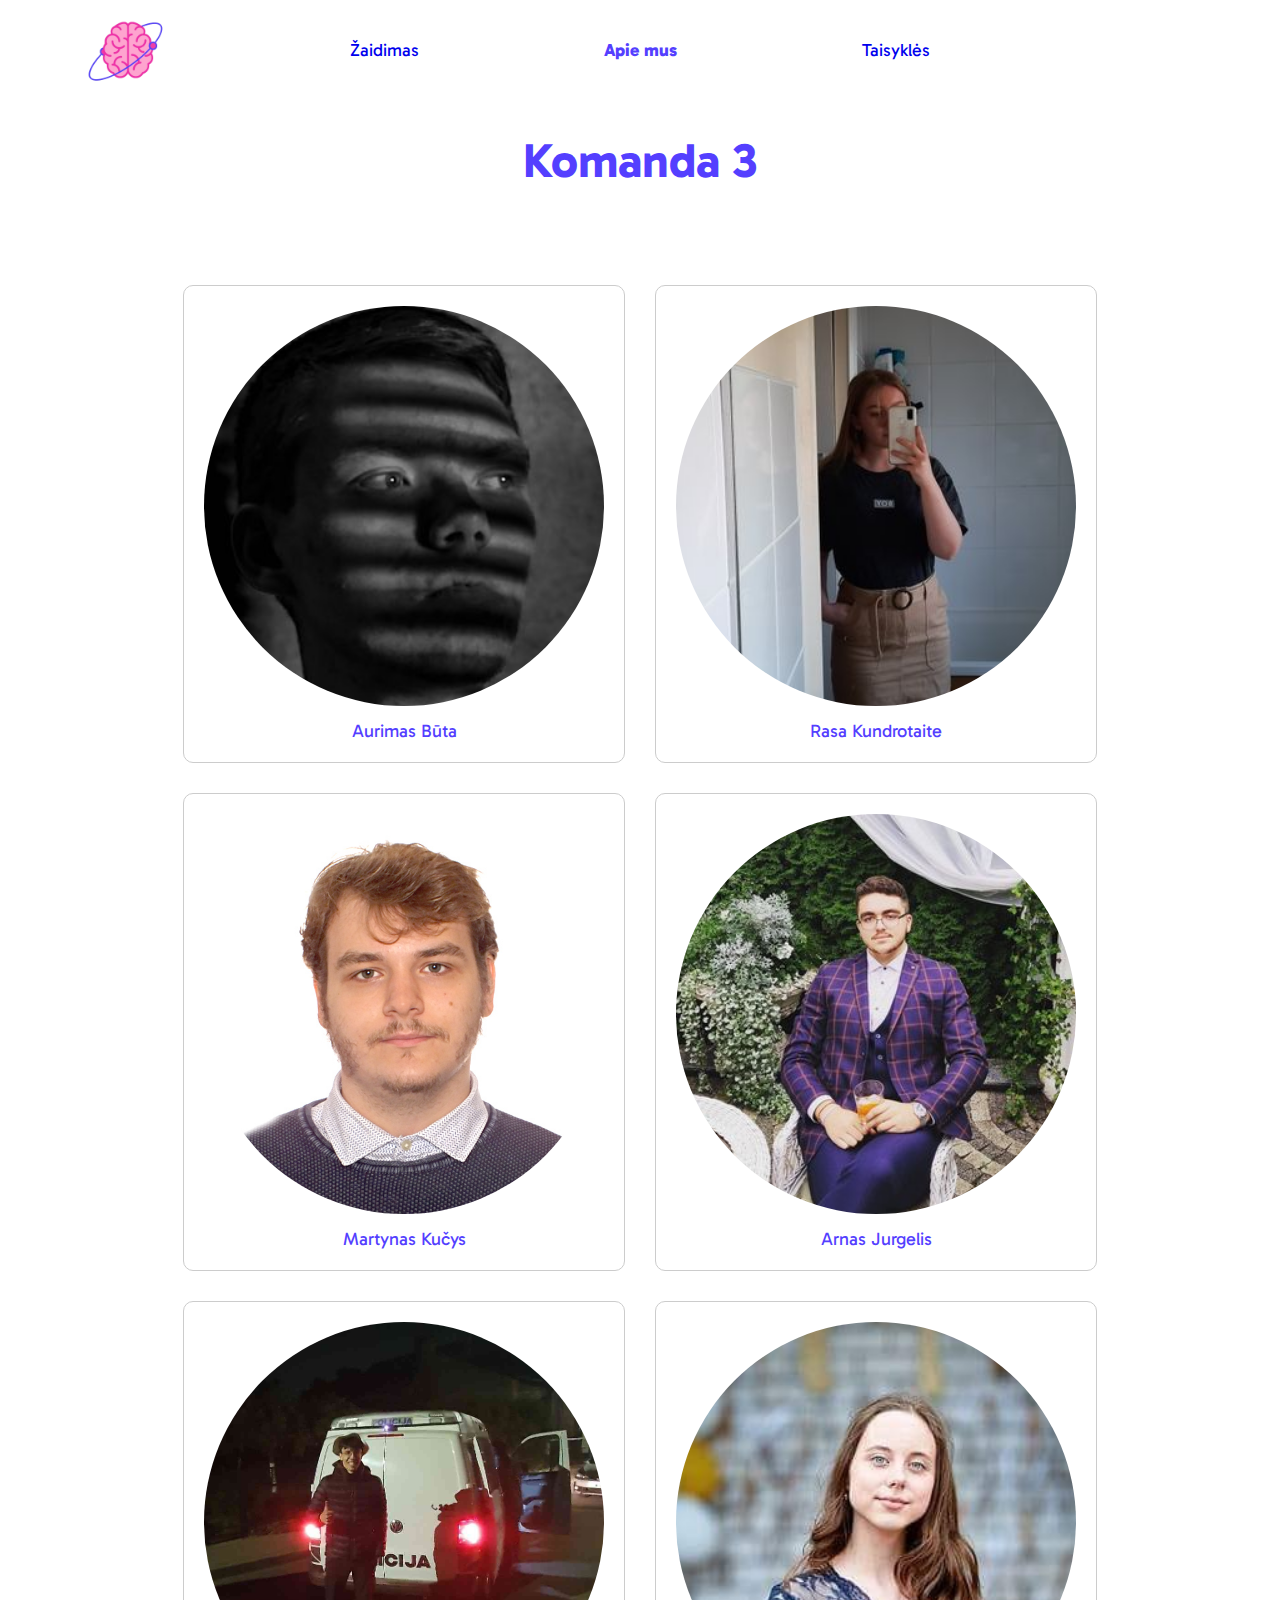
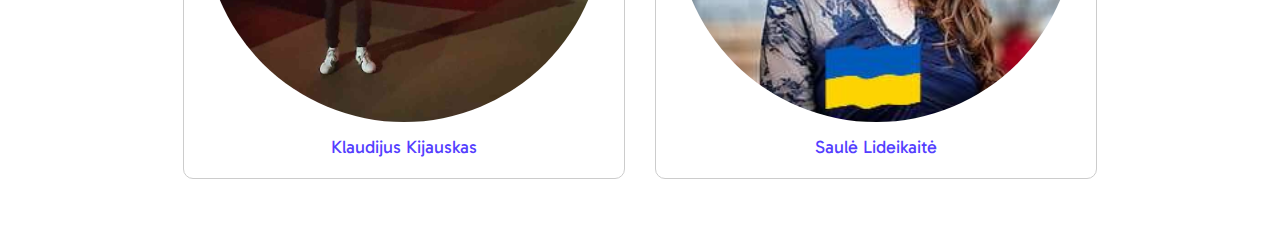
==== about.html @ 842ecce2 "about page" ====
<!DOCTYPE html>
<html lang="en">

<head>
    <meta charset="UTF-8" />
    <meta name="viewport" content="width=device-width, initial-scale=1.0" />
    <link rel="stylesheet" href="css/aboutPage.css" />
    <link rel="stylesheet" href="css/homePage.css" />
    <title>Edukacinis Žaidimas</title>
</head>


<body>
    <header>
        <div class="logo">
            <img src="assets/images/logo.png" alt="logo" />
        </div>
        <div class="headerPage"> <a class="link" href="index.html">Žaidimas</a></div>
        <div class="headerPage activePage">Apie mus</div>
        <div class="headerPage"> <a class="link" href="rules.html"> Taisyklės </a> </div>
    </header>

    <h1 class="team-name">Komanda 3</h1>


    <div class="person-container">
        <div class="person-profile">
            <img class="person-img" src="imgs/Aurimas.jpg" alt="Aurimas">
            <div class="person-name">Aurimas Būta</div>
        </div>
        <div class="person-profile">
            <img class="person-img" src="imgs/Rasa.jpg" alt="Rasa">
            <div class="person-name">Rasa Kundrotaite</div>
        </div>

        <div class="person-profile">
            <img class="person-img" src="imgs/Martynas.jpg" alt="Martynas">
            <div class="person-name">Martynas Kučys</div>
        </div>

        <div class="person-profile">
            <img class="person-img" src="imgs/Arnas.jpg" alt="Arnas">
            <div class="person-name">Arnas Jurgelis</div>
        </div>
        <div class="person-profile">
            <img class="person-img" src="imgs/Klaudijus.jpg" alt="Klaudijus">
            <div class="person-name">Klaudijus Kijauskas</div>
        </div>

        <div class="person-profile">
            <img class="person-img" src="imgs/Saule.jpg" alt="Saule">
            <div class="person-name">Saulė Lideikaitė</div>
        </div>
    </div>

</body>


</html>
---- css/aboutPage.css ----
@import url("https://fonts.googleapis.com/css2?family=Gabarito:wght@400;800&display=swap");

:root {
    --blue: #543fff;
    --pink: #f13ea7;

    --mainFont: "Gabarito", cursive;
}

body {
    margin: 0;
    padding: 0;
    background-image: url("../../assets/images/homePage.png");
    background-size: cover;
    background-repeat: no-repeat;
    overflow: hidden;
}

html {
    overflow-y: scroll;
    overflow-x: hidden;
}

.team-name {
    font-family: var(--mainFont);
    color: var(--blue);
    font-size: 3rem;
    text-align: center;
}

.person-container {
    padding-top: 5%;
    padding-left: 5%;
    padding-right: 5%;
    padding-bottom: 5%;
    viewport-fit: auto;
    display: flex;
    flex-wrap: wrap;
    gap: 30px;
    justify-content: center;

    grid: 100%;
}

/* Style for each individual profile */
.person-profile {
    text-align: center;
    padding: 20px;
    border: 1px solid #ccc;
    /* Add a border for separation */
    border-radius: 10px;
    /* Rounded corners */
}

/* Style for the image */
.person-img {
    width: 400px;
    /* Adjust the width as needed */
    height: 400px;
    border-radius: 50%;
    /* Make the image circular */
}

/* Style for the name */
.person-name {
    font-family: var(--mainFont);
    color: var(--blue);
    margin-top: 10px;
    font-size: large;
}

.link {
    text-decoration: none;
}

.link:visited {
    color: var(--blue)
}

.link:hover {
    color: var(--pink);
}
---- css/homePage.css ----
@import url("https://fonts.googleapis.com/css2?family=Gabarito:wght@400;800&display=swap");

:root {
  --blue: #543fff;
  --pink: #f13ea7;

  --mainFont: "Gabarito", cursive;
}

body {
  margin: 0;
  padding: 0;
  background-image: url("../../assets/images/homePage.png");
  background-size: cover;
  background-repeat: no-repeat;
  overflow: hidden;
}

.container {
  height: 100vh;
  display: grid;
  grid-template-rows: 1fr 5fr;
  grid-template-columns: 1fr;
}

header {
  display: grid;
  grid-template-rows: 1fr;
  grid-template-columns: repeat(5, 1fr);
  overflow: hidden;
}

.logo {
  display: flex;
  justify-content: center;
  align-items: center;
}

header img {
  max-width: 100px;
}

.headerPage {
  display: flex;
  justify-content: center;
  align-items: center;

  color: var(--blue);
  font-family: var(--mainFont);
  font-size: 1.1rem;
  transition: background-color 0.3s, color 0.3s;
}

.headerPage:hover {
  color: var(--pink);
}

@media screen and (max-width: 900px) {
  .headerPage {
    font-size: 0.7rem;
  }
}

.activePage {
  font-weight: 800;
}

main {
  display: grid;
  grid-template-columns: 2fr 1fr;
  grid-template-rows: 1fr;
  grid-column-gap: 15vw;
}

.pageImage {
  display: flex;
  justify-content: center;
  align-items: center;
}

.pageImage img {
  width: auto;
  height: auto;
  max-height: 80vh;
}

.content {
  display: grid;
  grid-template-rows: repeat(4, 1fr);
  margin-left: 7vw;
  color: var(--blue);
  font-family: var(--mainFont);
}

.title {
  display: flex;
  align-items: center;

  text-align: left;
  font-size: 4rem;
  font-weight: bold;
  grid-row-start: 1;
  grid-row-end: 3;
}

.description {
  font-size: 1.2rem;
}

.startButton {
  width: 25%;
  height: 25%;
  min-height: 50px;
  min-width: 150px;

  background-color: var(--pink);
  color: white;
  border: 0;
  border-radius: 20px;

  font-family: var(--mainFont);
  font-size: 1rem;
  font-weight: bold;
  text-transform: uppercase;
  transition: background-color 0.3s, color 0.3s;
}

.startButton:hover {
  background-color: var(--blue); /* Change background color on hover */
  color: #ffffff; /* Change text color on hover */
}
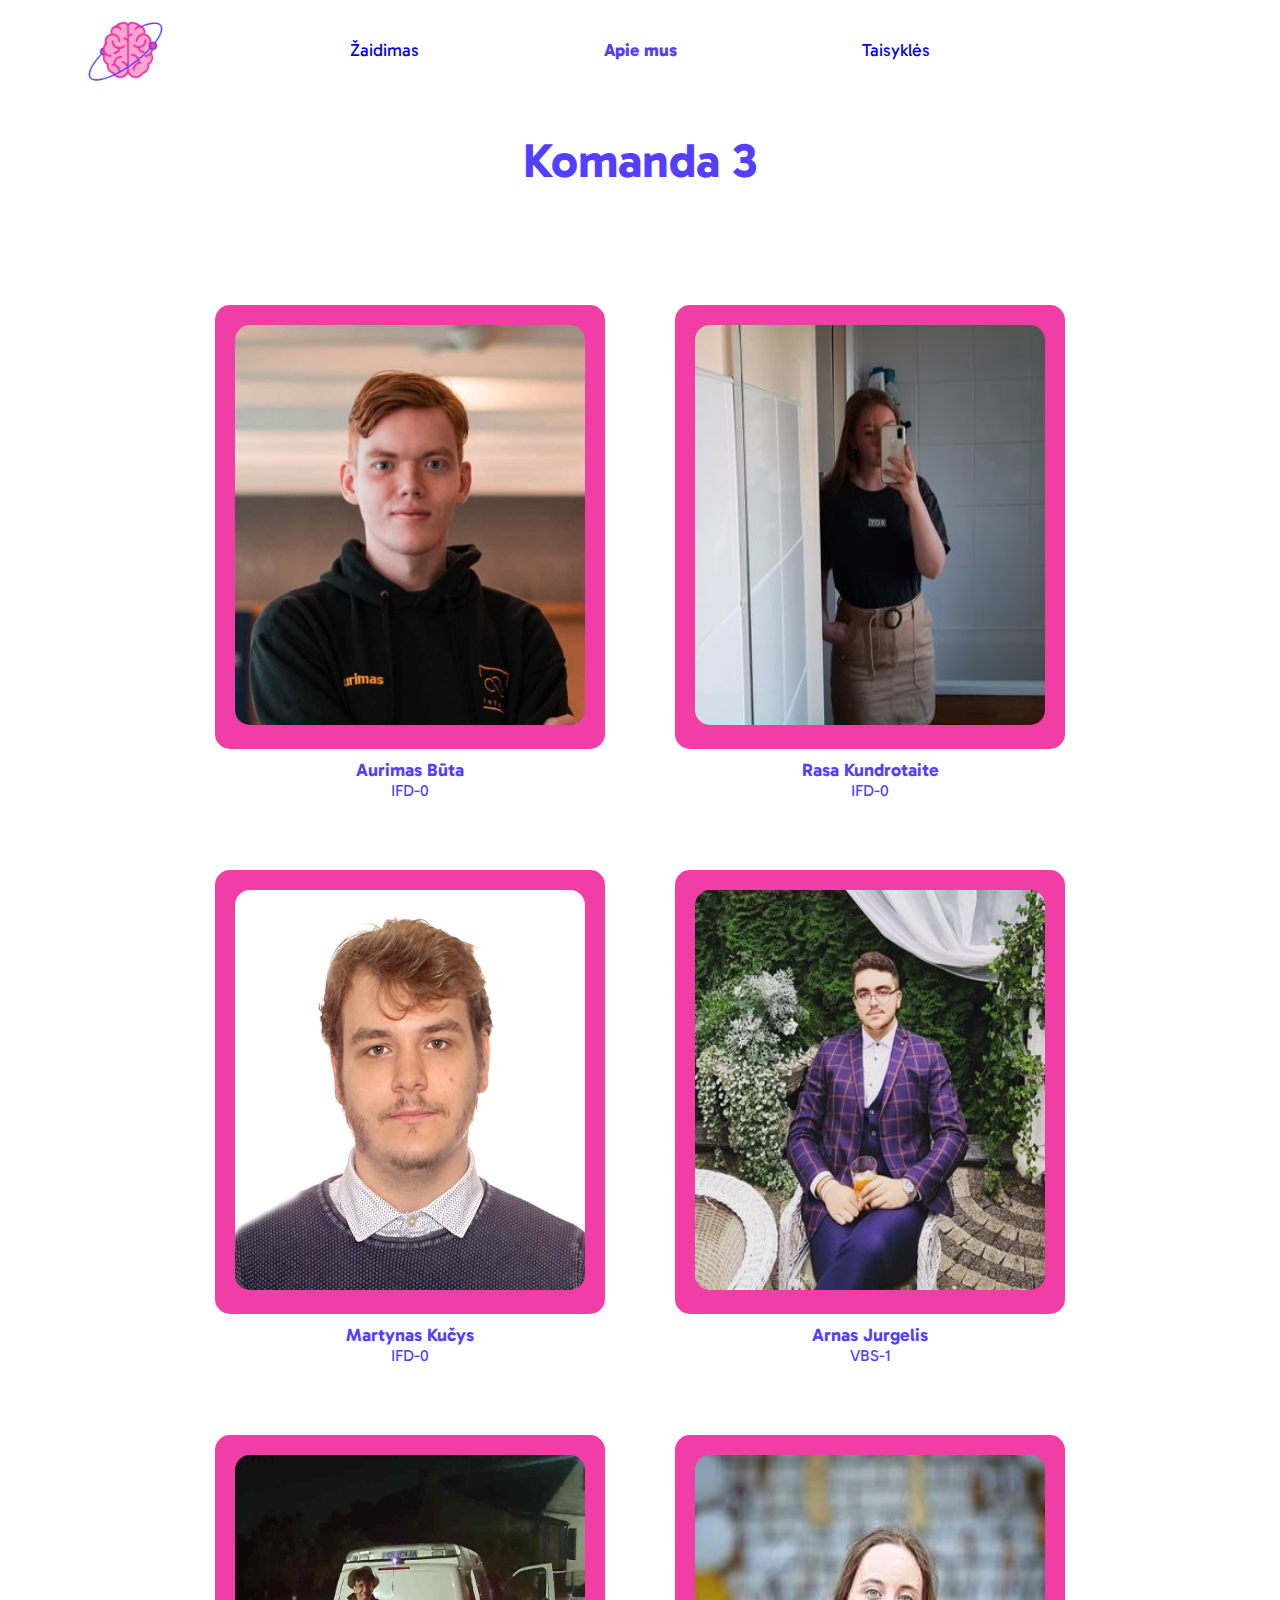
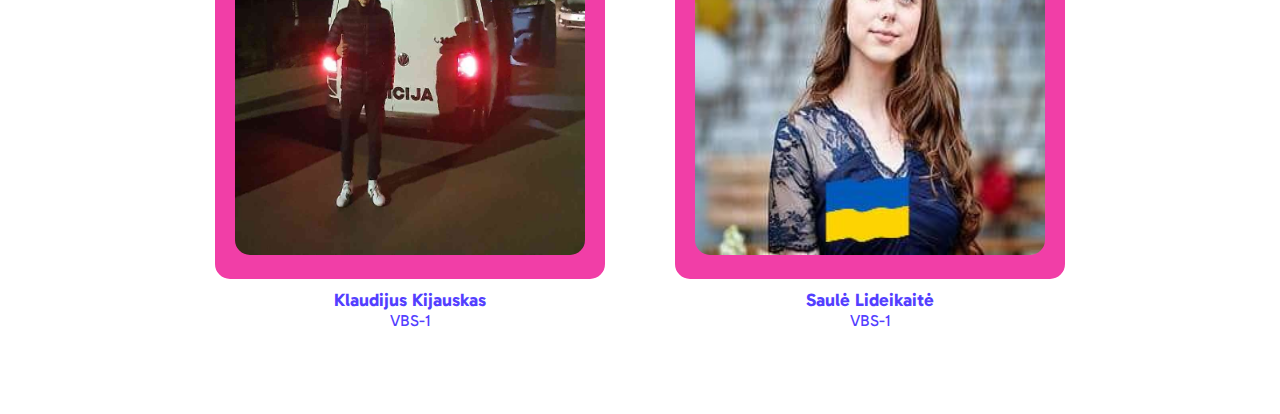
==== commit 06ddb0ad: "design" ====
--- a/about.html
+++ b/about.html
@@ -25,33 +25,58 @@
 
     <div class="person-container">
         <div class="person-profile">
-            <img class="person-img" src="imgs/Aurimas.jpg" alt="Aurimas">
+            <div class="person-img-background">
+                <img class="person-img" src="assets/images/Aurimas.jpg" alt="Aurimas">
+            </div>
             <div class="person-name">Aurimas Būta</div>
+            <div class="person-group">IFD-0</div>
         </div>
         <div class="person-profile">
-            <img class="person-img" src="imgs/Rasa.jpg" alt="Rasa">
+            <div class="person-img-background">
+                <img class="person-img" src="assets/images/Rasa.jpg" alt="Rasa">
+            </div>
             <div class="person-name">Rasa Kundrotaite</div>
+            <div class="person-group">IFD-0</div>
+
         </div>
 
         <div class="person-profile">
-            <img class="person-img" src="imgs/Martynas.jpg" alt="Martynas">
+            <div class="person-img-background">
+
+                <img class="person-img" src="assets/images/Martynas.jpg" alt="Martynas">
+            </div>
             <div class="person-name">Martynas Kučys</div>
+            <div class="person-group">IFD-0</div>
+
         </div>
 
         <div class="person-profile">
-            <img class="person-img" src="imgs/Arnas.jpg" alt="Arnas">
+            <div class="person-img-background">
+
+                <img class="person-img" src="assets/images/Arnas.jpg" alt="Arnas">
+            </div>
             <div class="person-name">Arnas Jurgelis</div>
+            <div class="person-group">VBS-1</div>
+
         </div>
         <div class="person-profile">
-            <img class="person-img" src="imgs/Klaudijus.jpg" alt="Klaudijus">
+            <div class="person-img-background">
+
+                <img class="person-img" src="assets/images/Klaudijus.jpg" alt="Klaudijus">
+            </div>
             <div class="person-name">Klaudijus Kijauskas</div>
+            <div class="person-group">VBS-1</div>
         </div>
 
         <div class="person-profile">
-            <img class="person-img" src="imgs/Saule.jpg" alt="Saule">
-            <div class="person-name">Saulė Lideikaitė</div>
+            <div class="person-img-background">
+
+                <img class="person-img" src="assets/images/Saule.jpg" alt="Saule">
+            </div>
+            <div <div class="person-name">Saulė Lideikaitė</div>
+            <div class="person-group">VBS-1</div>
+
         </div>
-    </div>
 
 </body>
 
--- a/css/aboutPage.css
+++ b/css/aboutPage.css
@@ -5,15 +5,6 @@
     --pink: #f13ea7;
 
     --mainFont: "Gabarito", cursive;
-}
-
-body {
-    margin: 0;
-    padding: 0;
-    background-image: url("../../assets/images/homePage.png");
-    background-size: cover;
-    background-repeat: no-repeat;
-    overflow: hidden;
 }
 
 html {
@@ -42,32 +33,48 @@
     grid: 100%;
 }
 
-/* Style for each individual profile */
 .person-profile {
     text-align: center;
     padding: 20px;
-    border: 1px solid #ccc;
-    /* Add a border for separation */
+    border: none;
     border-radius: 10px;
-    /* Rounded corners */
 }
 
+
+
 /* Style for the image */
+.person-img-background {
+    background-color: var(--pink);
+    border: 20px solid var(--pink);
+    border-radius: 15px;
+}
+
 .person-img {
-    width: 400px;
+    width: 350px;
     /* Adjust the width as needed */
     height: 400px;
-    border-radius: 50%;
+    /* border: 20px solid var(--pink); */
+    border-radius: 15px;
     /* Make the image circular */
+
 }
 
 /* Style for the name */
 .person-name {
+    font-weight: bolder;
     font-family: var(--mainFont);
     color: var(--blue);
     margin-top: 10px;
     font-size: large;
 }
+
+.person-group {
+    font-family: var(--mainFont);
+    color: var(--blue)
+}
+
+
+
 
 .link {
     text-decoration: none;
--- a/css/homePage.css
+++ b/css/homePage.css
@@ -10,7 +10,8 @@
 body {
   margin: 0;
   padding: 0;
-  background-image: url("../../assets/images/homePage.png");
+  /* background-image: url("../../assets/images/homePage.png"); */
+  background-image: url("../assets/images/homePage.png");
   background-size: cover;
   background-repeat: no-repeat;
   overflow: hidden;
@@ -126,6 +127,8 @@
 }
 
 .startButton:hover {
-  background-color: var(--blue); /* Change background color on hover */
-  color: #ffffff; /* Change text color on hover */
-}
+  background-color: var(--blue);
+  /* Change background color on hover */
+  color: #ffffff;
+  /* Change text color on hover */
+}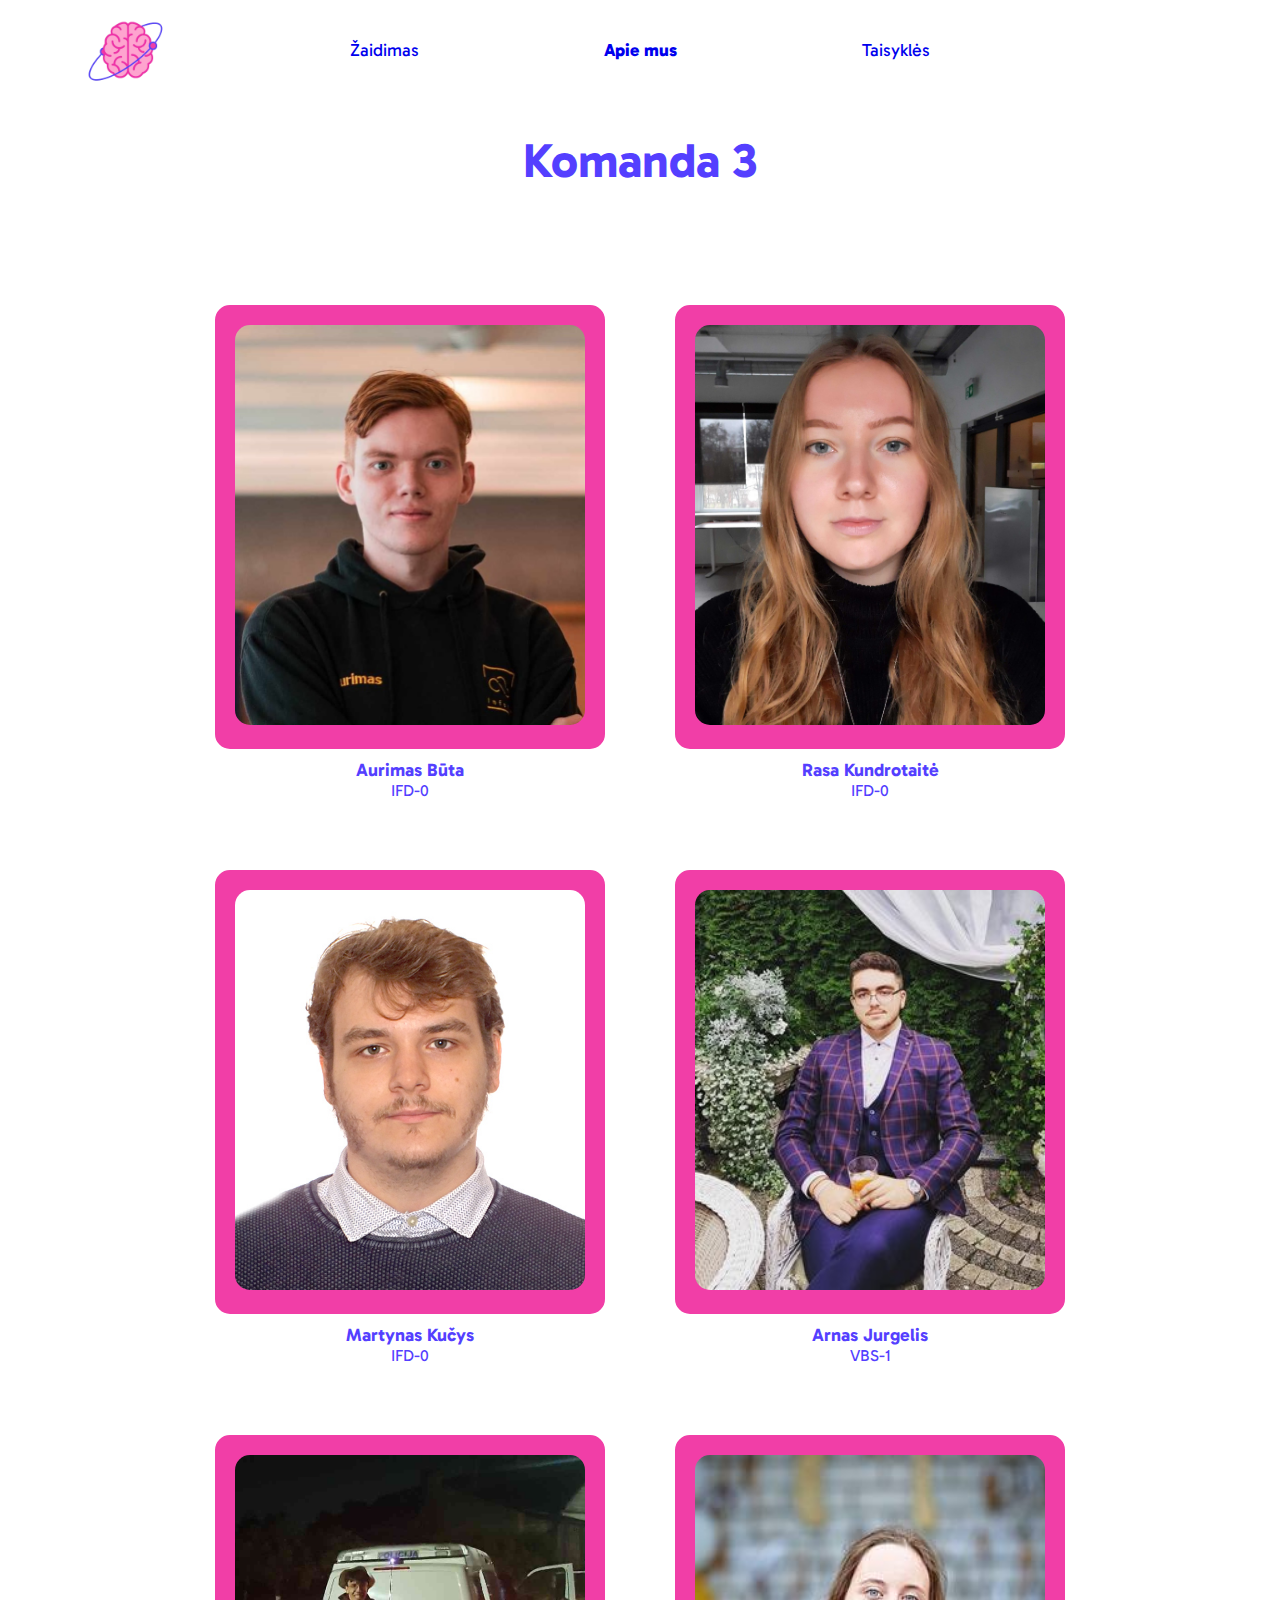
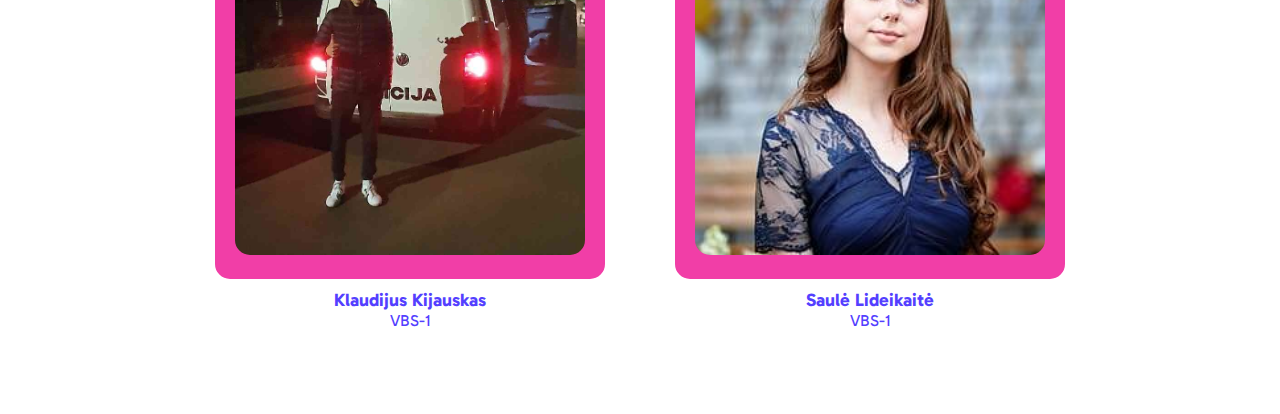
==== commit 8b2fa3d8: "Added rules page, fixes some minor bugs in existing pages" ====
--- a/about.html
+++ b/about.html
@@ -16,8 +16,8 @@
             <img src="assets/images/logo.png" alt="logo" />
         </div>
         <div class="headerPage"> <a class="link" href="index.html">Žaidimas</a></div>
-        <div class="headerPage activePage">Apie mus</div>
-        <div class="headerPage"> <a class="link" href="rules.html"> Taisyklės </a> </div>
+        <div class="headerPage activePage"><a class="link" href="about.html">Apie mus</a></div>
+        <div class="headerPage"> <a class="link" href="rules.html">Taisyklės</a> </div>
     </header>
 
     <h1 class="team-name">Komanda 3</h1>
@@ -35,7 +35,7 @@
             <div class="person-img-background">
                 <img class="person-img" src="assets/images/Rasa.jpg" alt="Rasa">
             </div>
-            <div class="person-name">Rasa Kundrotaite</div>
+            <div class="person-name">Rasa Kundrotaitė</div>
             <div class="person-group">IFD-0</div>
 
         </div>
@@ -73,7 +73,7 @@
 
                 <img class="person-img" src="assets/images/Saule.jpg" alt="Saule">
             </div>
-            <div <div class="person-name">Saulė Lideikaitė</div>
+            <div class="person-name">Saulė Lideikaitė</div>
             <div class="person-group">VBS-1</div>
 
         </div>
--- a/css/aboutPage.css
+++ b/css/aboutPage.css
@@ -56,6 +56,7 @@
     /* border: 20px solid var(--pink); */
     border-radius: 15px;
     /* Make the image circular */
+    object-fit: cover;
 
 }
 
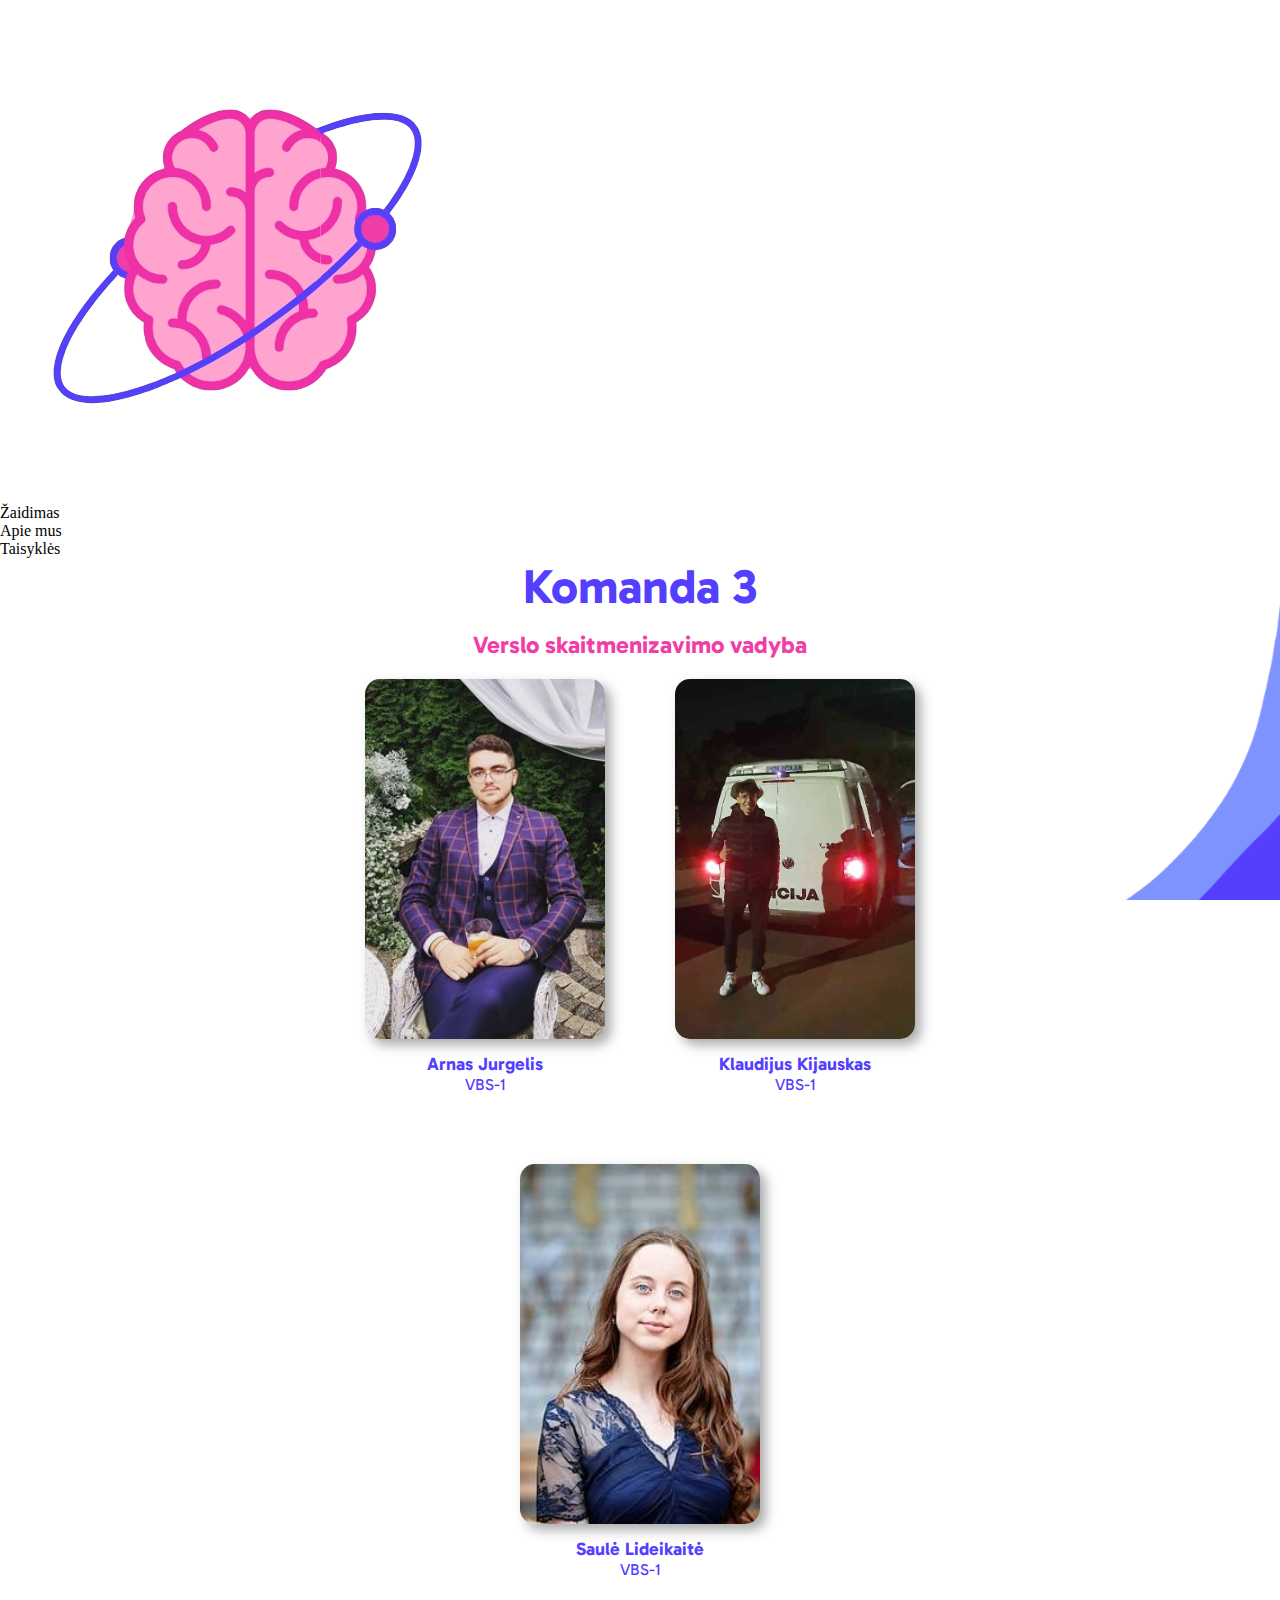
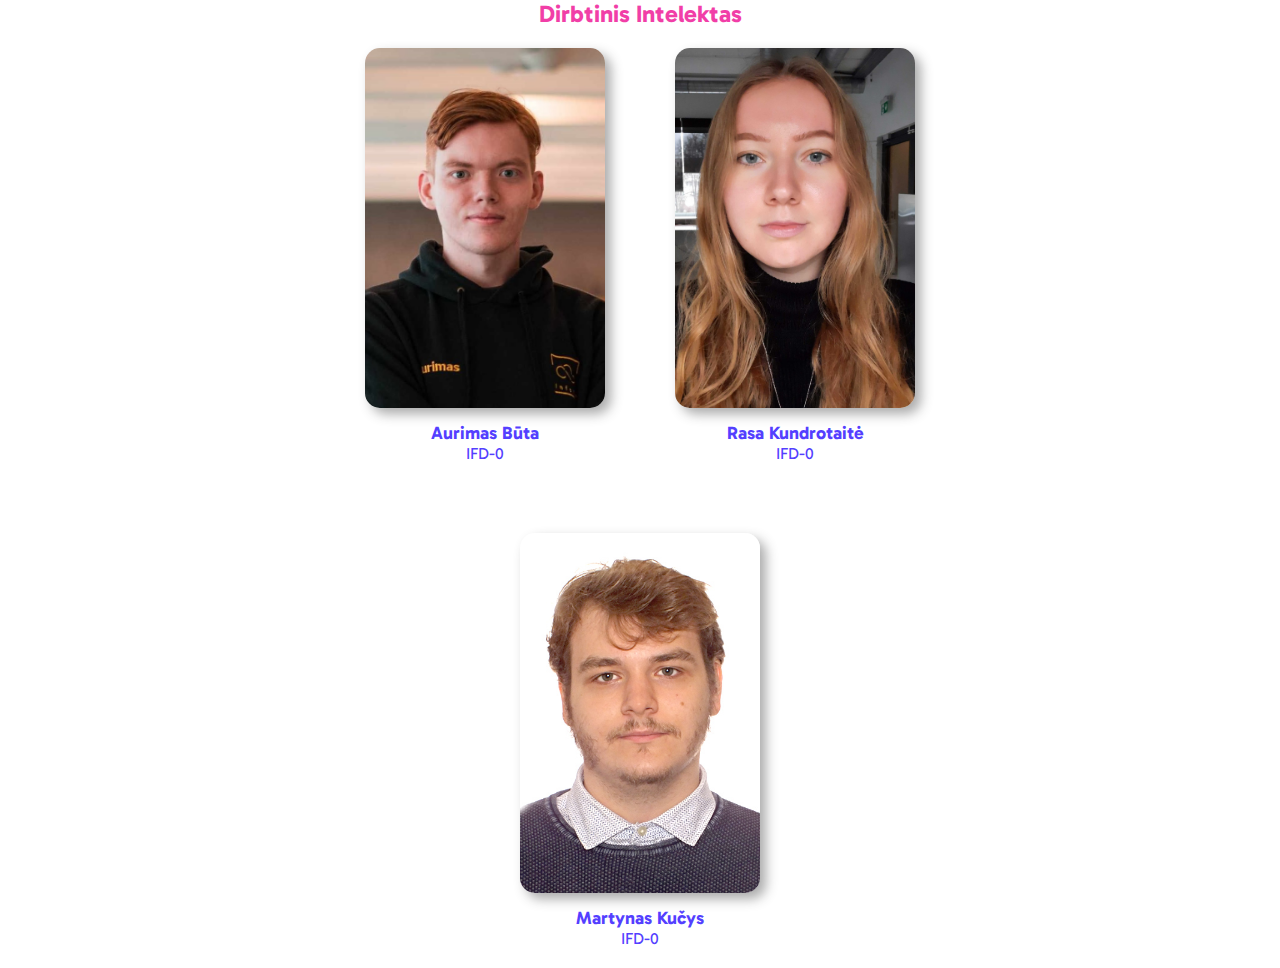
==== commit 4d970b41: "Refactored 'Apie mus' page and did more refactoring towards responsive design + added exit button fo" ====
--- a/about.html
+++ b/about.html
@@ -1,84 +1,97 @@
 <!DOCTYPE html>
 <html lang="en">
-
-<head>
+  <head>
     <meta charset="UTF-8" />
     <meta name="viewport" content="width=device-width, initial-scale=1.0" />
+    <link rel="stylesheet" href="./css/generalStyles.css" />
+    <link rel="stylesheet" href="./css/Animations/animations.css" />
     <link rel="stylesheet" href="css/aboutPage.css" />
-    <link rel="stylesheet" href="css/homePage.css" />
+
+    <link rel="stylesheet" href="css/Components/header.css" />
     <title>Edukacinis Žaidimas</title>
-</head>
+  </head>
 
+  <html>
+    <body>
+      <header>
+        <div class="logo">
+          <img src="assets/images/logo.png" alt="logo" />
+        </div>
+        <div class="headerPage">
+          <a class="link" href="index.html">Žaidimas</a>
+        </div>
+        <div class="headerPage">
+          <a class="link" href="about.html">Apie mus</a>
+        </div>
+        <div class="headerPage">
+          <a class="link" href="rules.html">Taisyklės</a>
+        </div>
+      </header>
+      <main>
+        <section>
+          <h1>Komanda 3</h1>
 
-<body>
-    <header>
-        <div class="logo">
-            <img src="assets/images/logo.png" alt="logo" />
-        </div>
-        <div class="headerPage"> <a class="link" href="index.html">Žaidimas</a></div>
-        <div class="headerPage activePage"><a class="link" href="about.html">Apie mus</a></div>
-        <div class="headerPage"> <a class="link" href="rules.html">Taisyklės</a> </div>
-    </header>
+          <h2>Verslo skaitmenizavimo vadyba</h2>
+          <div class="teamMembers">
+            <div class="card">
+              <div class="person-img-background">
+                <img
+                  class="person-img"
+                  src="assets/images/Arnas.jpg"
+                  alt="Arnas"
+                />
+              </div>
+              <h3>Arnas Jurgelis</h3>
+              <p>VBS-1</p>
+            </div>
+            <div class="card">
+              <div class="person-img-background">
+                <img
+                  class="person-img"
+                  src="assets/images/Klaudijus.jpg"
+                  alt="Klaudijus"
+                />
+              </div>
+              <h3>Klaudijus Kijauskas</h3>
+              <p>VBS-1</p>
+            </div>
+            <div class="card">
+              <div class="person-img-background">
+                <img
+                  class="person-img"
+                  src="assets/images/Saule.jpg"
+                  alt="Saule"
+                />
+              </div>
+              <h3>Saulė Lideikaitė</h3>
+              <p>VBS-1</p>
+            </div>
+          </div>
 
-    <h1 class="team-name">Komanda 3</h1>
-
-
-    <div class="person-container">
-        <div class="person-profile">
-            <div class="person-img-background">
-                <img class="person-img" src="assets/images/Aurimas.jpg" alt="Aurimas">
+          <h2>Dirbtinis Intelektas</h2>
+          <div class="teamMembers">
+            <div class="card">
+              <img
+                class="person-img"
+                src="assets/images/Aurimas.jpg"
+                alt="Aurimas"
+              />
+              <h3>Aurimas Būta</h3>
+              <p>IFD-0</p>
             </div>
-            <div class="person-name">Aurimas Būta</div>
-            <div class="person-group">IFD-0</div>
-        </div>
-        <div class="person-profile">
-            <div class="person-img-background">
-                <img class="person-img" src="assets/images/Rasa.jpg" alt="Rasa">
+            <div class="card">
+              <img src="assets/images/Rasa.jpg" alt="Rasa" />
+              <h3>Rasa Kundrotaitė</h3>
+              <p>IFD-0</p>
             </div>
-            <div class="person-name">Rasa Kundrotaitė</div>
-            <div class="person-group">IFD-0</div>
-
-        </div>
-
-        <div class="person-profile">
-            <div class="person-img-background">
-
-                <img class="person-img" src="assets/images/Martynas.jpg" alt="Martynas">
+            <div class="card">
+              <img src="assets/images/Martynas.jpg" alt="Martynas" />
+              <h3>Martynas Kučys</h3>
+              <p>IFD-0</p>
             </div>
-            <div class="person-name">Martynas Kučys</div>
-            <div class="person-group">IFD-0</div>
-
-        </div>
-
-        <div class="person-profile">
-            <div class="person-img-background">
-
-                <img class="person-img" src="assets/images/Arnas.jpg" alt="Arnas">
-            </div>
-            <div class="person-name">Arnas Jurgelis</div>
-            <div class="person-group">VBS-1</div>
-
-        </div>
-        <div class="person-profile">
-            <div class="person-img-background">
-
-                <img class="person-img" src="assets/images/Klaudijus.jpg" alt="Klaudijus">
-            </div>
-            <div class="person-name">Klaudijus Kijauskas</div>
-            <div class="person-group">VBS-1</div>
-        </div>
-
-        <div class="person-profile">
-            <div class="person-img-background">
-
-                <img class="person-img" src="assets/images/Saule.jpg" alt="Saule">
-            </div>
-            <div class="person-name">Saulė Lideikaitė</div>
-            <div class="person-group">VBS-1</div>
-
-        </div>
-
-</body>
-
-
-</html>+          </div>
+        </section>
+      </main>
+    </body>
+  </html>
+</html>
--- a/css/generalStyles.css
+++ b/css/generalStyles.css
@@ -0,0 +1,25 @@
+@import url("https://fonts.googleapis.com/css2?family=Gabarito:wght@400;800&display=swap");
+
+:root {
+  --blue: #543fff;
+  --pink: #f13ea7;
+
+  --mainFont: "Gabarito", cursive;
+}
+
+* {
+  margin: 0;
+  padding: 0;
+}
+
+a {
+  all: unset;
+  cursor: pointer;
+}
+
+body {
+  background-size: cover;
+  background-repeat: no-repeat;
+  overflow: hidden;
+  height: 100vh;
+}
--- a/css/Animations/animations.css
+++ b/css/Animations/animations.css
@@ -0,0 +1,26 @@
+@keyframes slideFromLeft {
+  from {
+    transform: translateX(5vw);
+  }
+  to {
+    transform: translateX(0vw);
+  }
+}
+
+@keyframes slideFromRight {
+  from {
+    transform: translateX(-5vw);
+  }
+  to {
+    transform: translateX(0vw);
+  }
+}
+
+@keyframes slideFromBottom {
+  from {
+    transform: translateY(30%);
+  }
+  to {
+    transform: translateY(0%);
+  }
+}
--- a/css/aboutPage.css
+++ b/css/aboutPage.css
@@ -1,90 +1,84 @@
-@import url("https://fonts.googleapis.com/css2?family=Gabarito:wght@400;800&display=swap");
-
-:root {
-    --blue: #543fff;
-    --pink: #f13ea7;
-
-    --mainFont: "Gabarito", cursive;
+body {
+  overflow-y: scroll;
+  background-image: url("../assets/images/backgrounds/aboutPage.png");
+  background-position: center;
+  background-attachment: fixed;
 }
 
-html {
-    overflow-y: scroll;
-    overflow-x: hidden;
+main {
+  display: flex;
+  justify-content: center;
+
+  & section {
+    width: 70vw;
+    animation-name: slideFromBottom;
+    animation-duration: 2s;
+    animation-timing-function: cubic-bezier(0.215, 0.61, 0.355, 1);
+
+    @media (max-width: 780px) {
+      width: 90vw;
+    }
+
+    & h1 {
+      font-family: var(--mainFont);
+      color: var(--blue);
+      font-size: 3rem;
+      text-align: center;
+
+      margin-bottom: 15px;
+
+      @media (max-width: 800px) {
+        font-size: 2.25rem;
+      }
+    }
+
+    & h2 {
+      font-family: var(--mainFont);
+      color: var(--pink);
+      text-align: center;
+      font-size: 1.5rem;
+
+      @media (max-width: 800px) {
+        font-size: 1.15rem;
+      }
+    }
+
+    & .teamMembers {
+      margin: 0% 10%;
+      viewport-fit: auto;
+      display: flex;
+      flex-wrap: wrap;
+      gap: 30px;
+      justify-content: center;
+
+      grid: 100%;
+
+      & .card {
+        padding: 20px;
+        border-radius: 10px;
+        text-align: center;
+
+        & img {
+          height: 40vh;
+          aspect-ratio: 1 / 1.5;
+          border-radius: 15px;
+          object-fit: cover;
+          box-shadow: 6px 6px 12px 0px rgba(55, 55, 55, 0.42);
+        }
+
+        & h3 {
+          font-weight: bolder;
+          font-family: var(--mainFont);
+          color: var(--blue);
+          margin-top: 10px;
+          font-size: large;
+        }
+
+        & p {
+          font-family: var(--mainFont);
+          color: var(--blue);
+        }
+      }
+    }
+  }
 }
-
-.team-name {
-    font-family: var(--mainFont);
-    color: var(--blue);
-    font-size: 3rem;
-    text-align: center;
-}
-
-.person-container {
-    padding-top: 5%;
-    padding-left: 5%;
-    padding-right: 5%;
-    padding-bottom: 5%;
-    viewport-fit: auto;
-    display: flex;
-    flex-wrap: wrap;
-    gap: 30px;
-    justify-content: center;
-
-    grid: 100%;
-}
-
-.person-profile {
-    text-align: center;
-    padding: 20px;
-    border: none;
-    border-radius: 10px;
-}
-
-
-
-/* Style for the image */
-.person-img-background {
-    background-color: var(--pink);
-    border: 20px solid var(--pink);
-    border-radius: 15px;
-}
-
-.person-img {
-    width: 350px;
-    /* Adjust the width as needed */
-    height: 400px;
-    /* border: 20px solid var(--pink); */
-    border-radius: 15px;
-    /* Make the image circular */
-    object-fit: cover;
-
-}
-
-/* Style for the name */
-.person-name {
-    font-weight: bolder;
-    font-family: var(--mainFont);
-    color: var(--blue);
-    margin-top: 10px;
-    font-size: large;
-}
-
-.person-group {
-    font-family: var(--mainFont);
-    color: var(--blue)
-}
-
-
-
-
-.link {
-    text-decoration: none;
-}
-
-.link:visited {
-    color: var(--blue)
-}
-
-.link:hover {
-    color: var(--pink);
-}